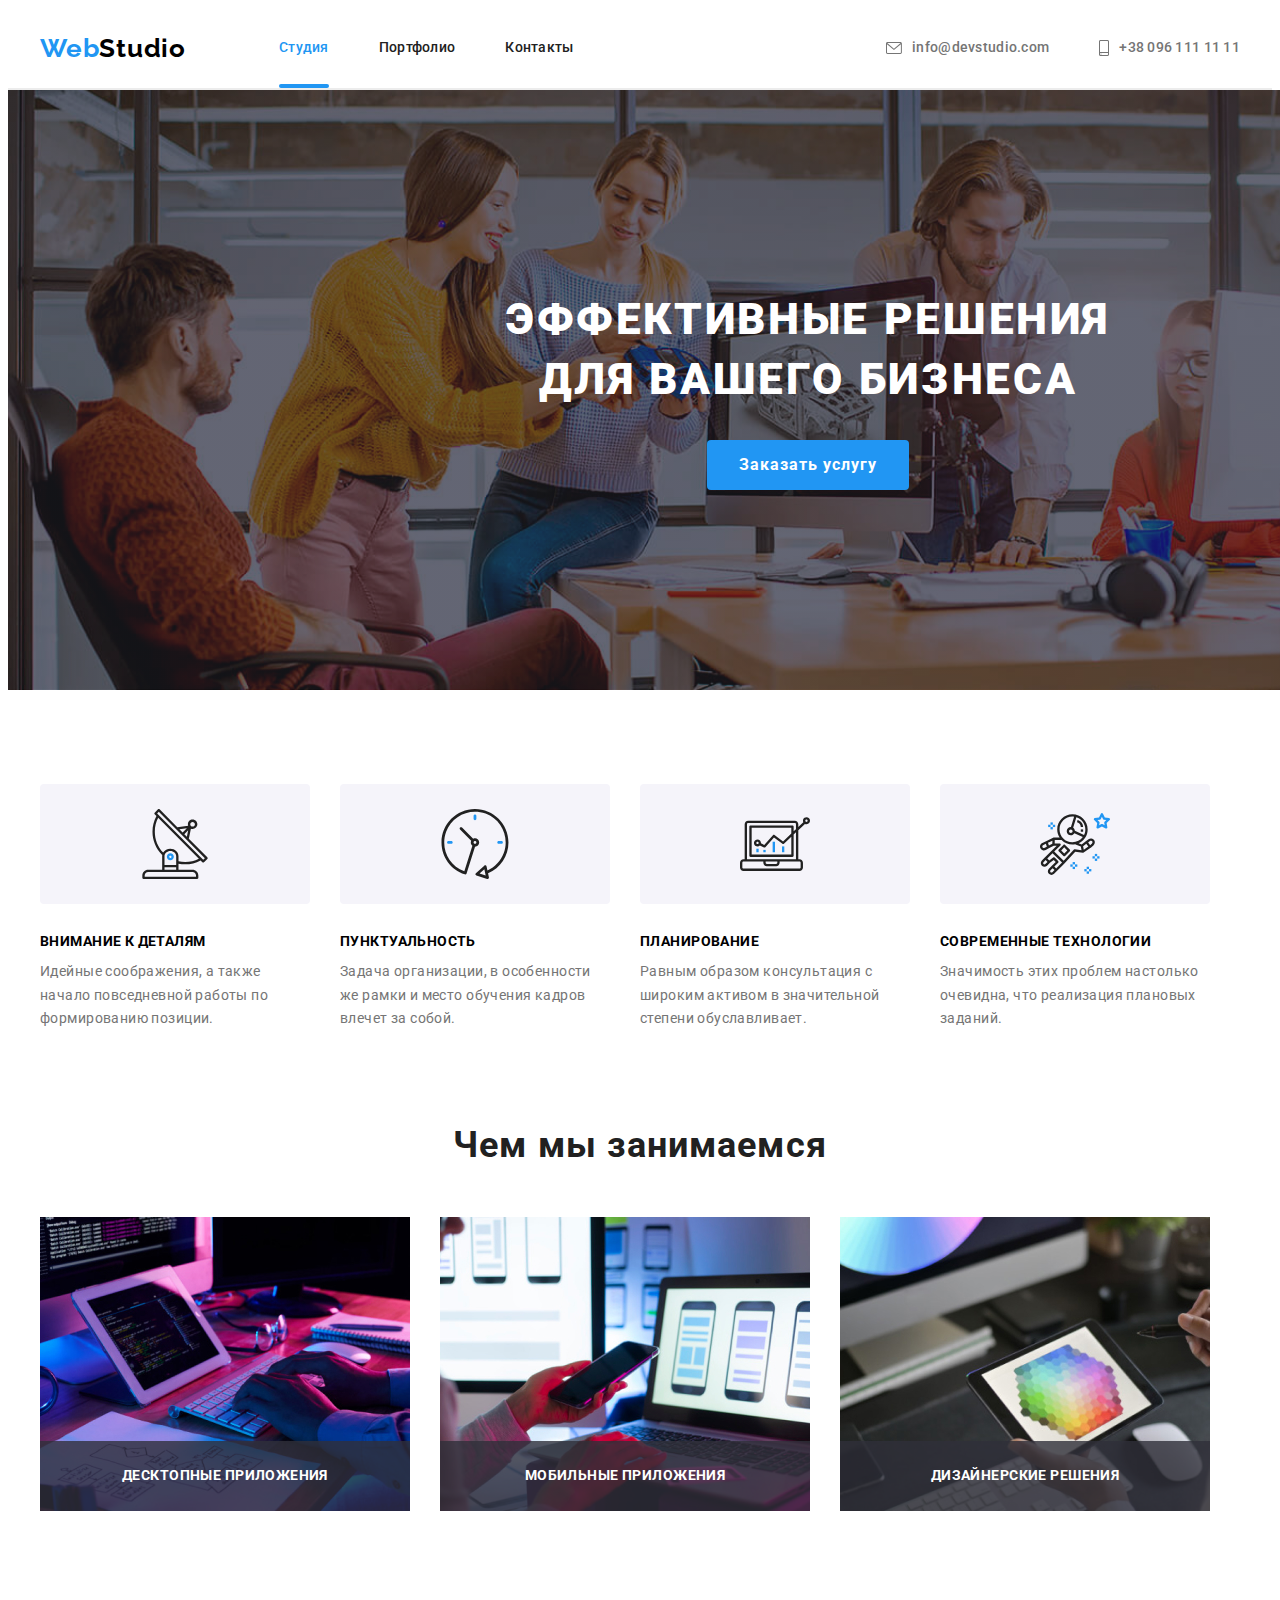
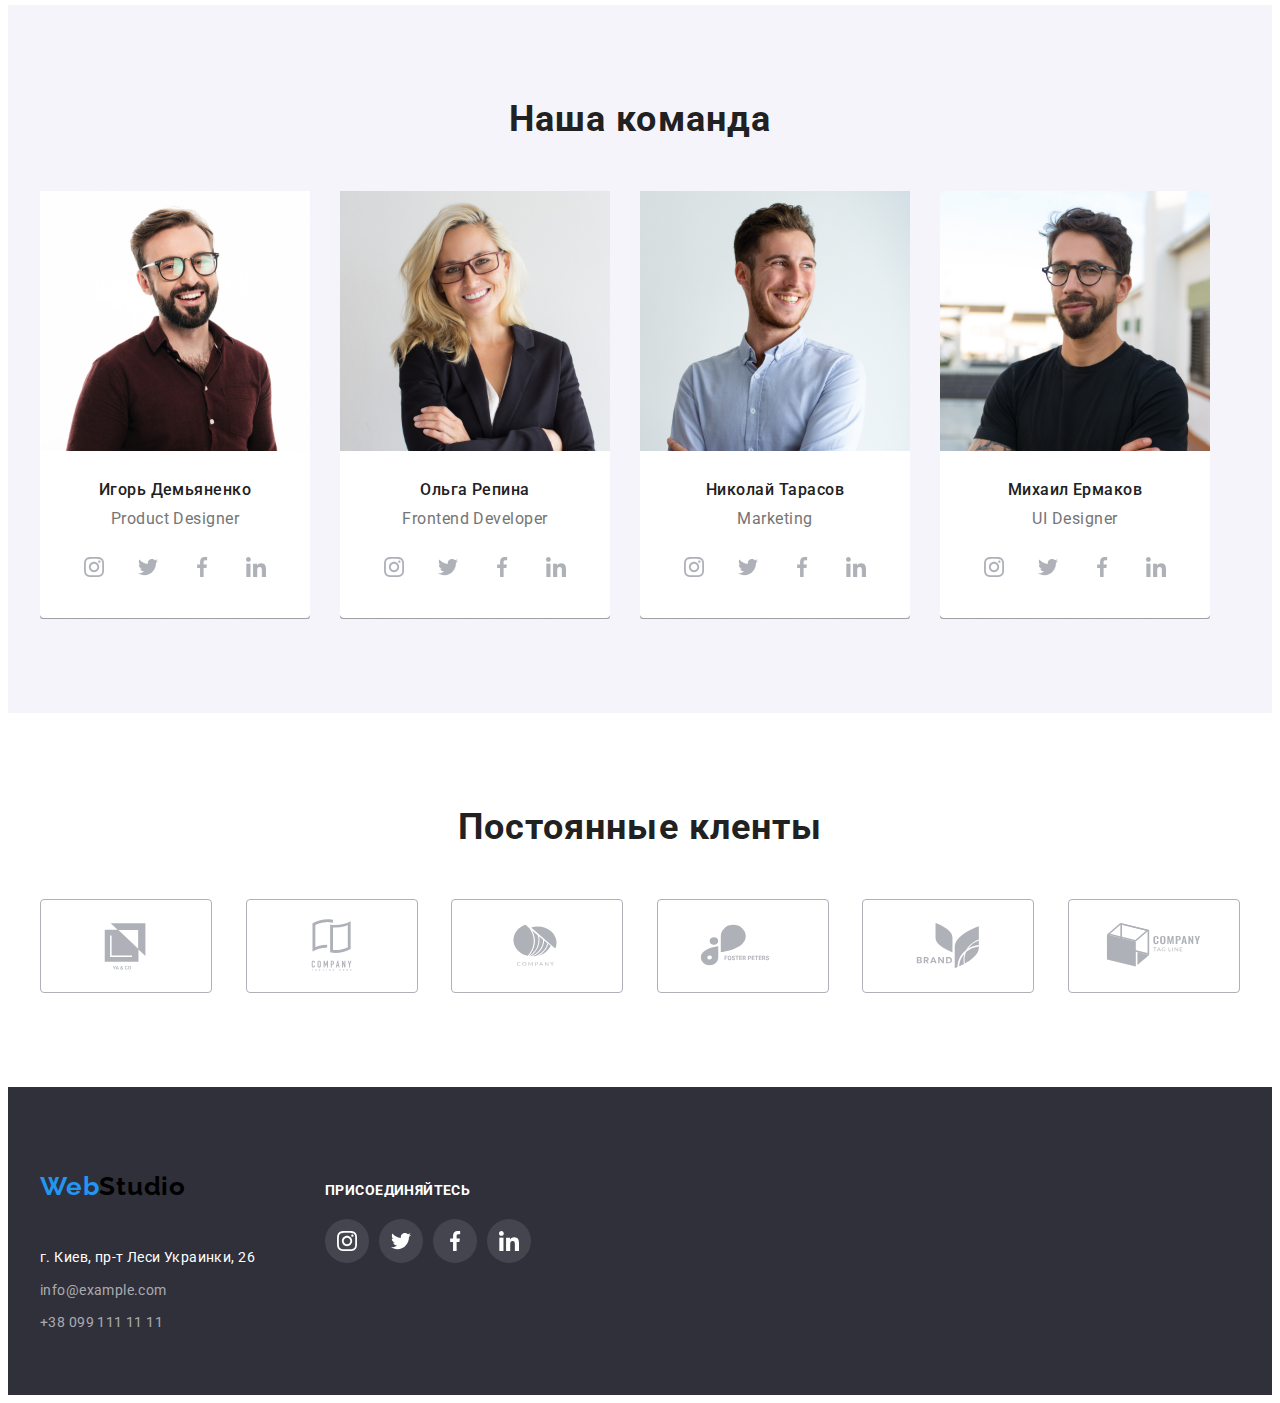
==== index.html @ 13631101 "Add files via upload" ====
<!DOCTYPE html>
<html lang="ru">
<head>
    <meta charset="UTF-8">
    <meta http-equiv="X-UA-Compatible" content="IE=edge">
    <meta name="viewport" content="width=device-width, initial-scale=1.0">
    <title>WebStudio</title>

    <link rel="preconnect" href="https://fonts.gstatic.com">
    <link href="https://fonts.googleapis.com/css2?family=Raleway:wght@700&family=Roboto:wght@400;500;700;900&display=swap" rel="stylesheet">

    <link rel="stylesheet" href="https://cdnjs.cloudflare.com/ajax/libs/modern-normalize/1.0.0/modern-normalize.min.css" integrity="sha512-ISS7cAi1PEhQ8jnbJpJZMd29NlhNj4AWYyLOSp2CE/CsHxTCu+r+t0D2yoJudVrd0/8fTVPUVDzY5Tvli75u/g==" crossorigin="anonymous" referrerpolicy="no-referrer" />

    <link rel="stylesheet" href="./CSS/styles.css">
</head>
<body>
<!-- ============================== HEADER ============================== -->
    <header class="header">        
        <div class="inheader container">
            <a class="logo-link link" href="./index.html"> <span class="logo-accent">Web</span>Studio</a>
            <ul class="menu list">
                <li class="menu-item">
                    <a class="menu-link link currentpage current" href="./index.html">Студия</a>
                </li>
                <li class="menu-item">
                    <a class="menu-link link" href="./portfolio.html">Портфолио</a>
                </li>
                <li class="menu-item">
                    <a class="menu-link link" href="">Контакты</a>
                </li>
            </ul>
            <ul class="contacts list">                
                <li class="contacts-item">
                    <a class="contacts-link link" href="mailto:info@devstudio.com">
                        <svg class="icon-header" width="16" height="12">
                            <use href="./images/sprite.svg#icon-envelope"></use>
                        </svg>
                        info@devstudio.com
                    </a>
                </li>
                <li class="contacts-item">
                    <a class="contacts-link link" href="tel:+380961111111">
                        <svg class="icon-header" width="10" height="16">
                            <use href="./images/sprite.svg#icon-smartphone"></use>
                        </svg>
                        +38 096 111 11 11
                    </a>
                </li>
            </ul>  
        </div>
    </header>
<!-- ============================== END HEADER ============================== -->

    <main>
<!-- ============================== HERO ============================== -->
        <section class="hero">
            <div class="container">
                <h1 class="hero-title">ЭФФЕКТИВНЫЕ РЕШЕНИЯ<br/>ДЛЯ ВАШЕГО БИЗНЕСА</h1>
                <button class="modal-btn" type="button" data-modal-open="">Заказать услугу</button>
            </div>
            <div class="backdrop is-hidden" data-modal>
                <div class="modal" data-modal-close>
                    <div class="wrapper-icon-close">
                        <svg class="modal-icon-close">
                                <use href="./images/sprite.svg#icon-close"></use>
                        </svg>
                    </div>
                </div>
            </div>
        </section> 
<!-- ============================== END HERO ============================== -->         

<!-- ============================== ADVANTANGES ============================== -->
        <section class="advantages">
            <div class="container">
                <h2 class="advantages-title" hidden>Преимущества</h2>
                <ul class="advantages-list list">
                    <li class="advantages-item">
                        <div class="thumb">
                            <svg class="icon-advantages">
                                <use href=".\images/sprite.svg#icon-antenna"></use>
                            </svg>
                        </div>
                        <h3 class="advantages-item-title">Внимание к деталям</h3>
                        <p class="advantages-item-text">Идейные соображения, а также начало повседневной работы по формированию позиции.</p>
                    </li>
                    <li class="advantages-item">
                        <div class="thumb">
                            <svg class="icon-advantages">
                                <use href=".\images/sprite.svg#icon-clock"></use>
                            </svg>
                        </div>
                        <h3 class="advantages-item-title">Пунктуальность</h3>
                        <p class="advantages-item-text">Задача организации, в особенности же рамки и место обучения кадров влечет за собой.</p>
                    </li>
                    <li class="advantages-item">
                        <div class="thumb">
                            <svg class="icon-advantages">
                                <use href=".\images/sprite.svg#icon-diagram"></use>
                            </svg>
                        </div>
                        <h3 class="advantages-item-title">Планирование</h3>
                        <p class="advantages-item-text">Равным образом консультация с широким активом в значительной степени обуславливает.</p>
                    </li>
                    <li class="advantages-item">
                        <div class="thumb">
                            <svg class="icon-advantages">
                                <use href=".\images/sprite.svg#icon-astronaut"></use>
                            </svg>
                        </div>
                        <h3 class="advantages-item-title">Современные технологии</h3>
                        <p class="advantages-item-text">Значимость этих проблем настолько очевидна, что реализация плановых заданий.</p>
                    </li>
                </ul>
            </div>
        </section>
<!-- ============================== END ADVANTANGES ============================== -->        

<!-- ============================== WHAT-WE-DO ============================== -->
        <section class="works">
            <div class="container">
                <h2 class="section-title">Чем мы занимаемся</h2>
                <ul class="works-list list">
                    <li class="workrs-item">
                        <img class="works-img"
                            src="./images/what-we-do/what-we-do-img1.jpg" 
                            alt="Пользователь ПК" 
                            width="370" height="294">
                        <div class="works-img-overlay">
                            <p>Десктопные приложения</p>
                        </div>
                    </li>
                    <li class="workrs-item">
                        <img class="works-img"
                            src="./images/what-we-do/what-we-do-img2.jpg" 
                            alt="Пользователь с телефоном" 
                            width="370" height="294">
                            <div class="works-img-overlay">
                            <p>Мобильные приложения</p>
                        </div>
                    </li>
                    <li class="workrs-item">
                        <img class="works-img"
                            src="./images/what-we-do/what-we-do-img3.jpg" 
                            alt="Пользователь с планшетом"
                            width="370" height="294">
                            <div class="works-img-overlay">
                            <p>Дизайнерские решения</p>
                        </div>
                    </li>
                </ul>
            </div>
        </section>
<!-- ============================== END WHAT-WE-DO ============================== -->

<!-- ============================== TEAM ============================== -->
        <section class="team">
            <div class="container">                
                <h2 class="section-title">Наша команда</h2>
                <ul class="team-list list">
                    <li class="team-item">
                        <img class="team-img" 
                            src="./images/team/team-img1.jpg" 
                            alt="фото Игорь Демьяненко"
                            width="270" height="260">
                        <div class="team-img-thumb">
                            <h3 class="team-img-title">Игорь Демьяненко</h3>
                            <p class="team-img-text" lang="en">Product Designer</p>
                            <ul class="socialmedia-list list">
                                <li class="socialmedia-item">
                                    <a href="#" class="socialmedia-link">
                                        <svg class="icon-socialmedia">
                                            <use href="./images/sprite.svg#icon-instagram">
                                        </svg>
                                    </a>                                     
                                </li>
                                <li class="socialmedia-item">
                                    <a href="#" class="socialmedia-link">
                                        <svg class="icon-socialmedia">
                                            <use href="./images/sprite.svg#icon-twitter">
                                        </svg>
                                    </a>                                    
                                </li>
                                <li class="socialmedia-item">
                                    <a href="#" class="socialmedia-link">
                                        <svg class="icon-socialmedia">
                                            <use href="./images/sprite.svg#icon-facebook">
                                        </svg>
                                    </a>                                    
                                </li>
                                <li class="socialmedia-item">
                                    <a href="#" class="socialmedia-link">
                                        <svg class="icon-socialmedia">
                                            <use href="./images/sprite.svg#icon-linkedin">
                                        </svg>
                                    </a>
                                </li>
                            </ul>                             
                        </div>
                    </li>
                    <li class="team-item">
                        <img class="team-img"
                            src="./images/team/team-img2.jpg" 
                            alt="фото Ольга Репина" 
                            width="270" height="260">
                        <div class="team-img-thumb">
                            <h3 class="team-img-title">Ольга Репина</h3>
                            <p class="team-img-text" lang="en">Frontend Developer</p>
                            <ul class="socialmedia-list list">
                                <li class="socialmedia-item">
                                    <a href="#" class="socialmedia-link">
                                        <svg class="icon-socialmedia">
                                            <use href="./images/sprite.svg#icon-instagram">
                                        </svg>
                                    </a>                                     
                                </li>
                                <li class="socialmedia-item">
                                    <a href="#" class="socialmedia-link">
                                        <svg class="icon-socialmedia">
                                            <use href="./images/sprite.svg#icon-twitter">
                                        </svg>
                                    </a>                                    
                                </li>
                                <li class="socialmedia-item">
                                    <a href="#" class="socialmedia-link">
                                        <svg class="icon-socialmedia">
                                            <use href="./images/sprite.svg#icon-facebook">
                                        </svg>
                                    </a>                                    
                                </li>
                                <li class="socialmedia-item">
                                    <a href="#" class="socialmedia-link">
                                        <svg class="icon-socialmedia">
                                            <use href="./images/sprite.svg#icon-linkedin">
                                        </svg>
                                    </a>
                                </li>
                            </ul>
                        </div>
                    </li>
                    <li class="team-item">
                        <img class="team-img"
                            src="./images/team/team-img3.jpg" 
                            alt="фото Николай Тарасов"
                            width="270" height="260">
                        <div class="team-img-thumb">
                            <h3 class="team-img-title">Николай Тарасов</h3>
                            <p class="team-img-text" lang="en">Marketing</p>                        
                            <ul class="socialmedia-list list">
                                    <li class="socialmedia-item">
                                        <a href="#" class="socialmedia-link">
                                            <svg class="icon-socialmedia">
                                                <use href="./images/sprite.svg#icon-instagram">
                                            </svg>
                                        </a>                                     
                                    </li>
                                    <li class="socialmedia-item">
                                        <a href="#" class="socialmedia-link">
                                            <svg class="icon-socialmedia">
                                                <use href="./images/sprite.svg#icon-twitter">
                                            </svg>
                                        </a>                                    
                                    </li>
                                    <li class="socialmedia-item">
                                        <a href="#" class="socialmedia-link">
                                            <svg class="icon-socialmedia">
                                                <use href="./images/sprite.svg#icon-facebook">
                                            </svg>
                                        </a>                                    
                                    </li>
                                    <li class="socialmedia-item">
                                        <a href="#" class="socialmedia-link">
                                            <svg class="icon-socialmedia">
                                                <use href="./images/sprite.svg#icon-linkedin">
                                            </svg>
                                        </a>
                                    </li>
                            </ul> 
                        </div>                      
                    </li>
                    <li class="team-item">
                        <img class="team-img"
                            src="./images/team/team-img4.jpg" 
                            alt="фото Михаил Ермаков"
                            width="270" height="260">
                        <div class="team-img-thumb">
                            <h3 class="team-img-title">Михаил Ермаков</h3>
                            <p class="team-img-text" lang="en">UI Designer</p>
                            <ul class="socialmedia-list list">
                                <li class="socialmedia-item">
                                    <a href="#" class="socialmedia-link">
                                        <svg class="icon-socialmedia">
                                            <use href="./images/sprite.svg#icon-instagram">
                                        </svg>
                                    </a>                                     
                                </li>
                                <li class="socialmedia-item">
                                    <a href="#" class="socialmedia-link">
                                        <svg class="icon-socialmedia">
                                            <use href="./images/sprite.svg#icon-twitter">
                                        </svg>
                                    </a>                                    
                                </li>
                                <li class="socialmedia-item">
                                    <a href="#" class="socialmedia-link">
                                        <svg class="icon-socialmedia">
                                            <use href="./images/sprite.svg#icon-facebook">
                                        </svg>
                                    </a>                                    
                                </li>
                                <li class="socialmedia-item">
                                    <a href="#" class="socialmedia-link">
                                        <svg class="icon-socialmedia">
                                            <use href="./images/sprite.svg#icon-linkedin">
                                        </svg>
                                    </a>
                                </li>
                            </ul>
                        </div>                    
                    </li>
                </ul>
            </div>
        </section>
<!-- ============================== END TEAM ============================== -->     

<!-- ============================== CLIENTS ============================== --> 
        <section class="clients">
            <div class="container">
                <h2 class="section-title">Постоянные кленты</h2>
                <ul class="clients-list list">
                    <li class="clients-logo">
                        <a href="#" class="clients-link link">
                            <svg class="icon-clients">
                                <use href="./images/sprite.svg#icon-logo-1"></use>
                            </svg>
                        </a>
                    </li>
                    <li class="clients-logo">
                        <a href="#" class="clients-link">
                            <svg class="icon-clients">
                                <use href="./images/sprite.svg#icon-logo-2"></use>
                            </svg>
                        </a>
                    </li>
                    <li class="clients-logo">
                        <a href="#" class="clients-link">
                            <svg class="icon-clients">
                                <use href="./images/sprite.svg#icon-logo-3"></use>
                            </svg>
                        </a>
                    </li>
                    <li class="clients-logo">
                        <a href="#" class="clients-link">
                            <svg class="icon-clients">
                                <use href="./images/sprite.svg#icon-logo-4"></use>
                            </svg>
                        </a>
                    </li>
                    <li class="clients-logo">
                        <a href="#" class="clients-link">
                            <svg class="icon-clients">
                                <use href="./images/sprite.svg#icon-logo-5"></use>
                            </svg>
                        </a>
                    </li>
                    <li class="clients-logo">
                        <a href="#" class="clients-link">
                            <svg class="icon-clients">
                                <use  href="./images/sprite.svg#icon-logo-6"></use>
                            </svg>
                        </a>
                    </li>
                </ul>
            </div>
        </section>

<!-- ============================== END CLIENTS ============================== --> 
    </main>

    <!-- ============================== FOOTER ============================== -->
    <footer class="footer">
        <div class="container">
            <div class="footer-content">
                <div class="footer-address">
                    <a class="logo-link link" href="./index.html"> <span class="logo-accent">Web</span>Studio</a>
                    <address class="adr">
                        <ul class="adr-list list">
                            <li class="adr-item">
                                <a class="adr-contact link adr-map"href="https://goo.gl/maps/uvsgUwdAActYUTXB9" target="_blank" rel="noopener noreferrer">
                                г. Киев, пр-т Леси Украинки, 26</a>
                            </li>
                            <li class="adr-item">
                                <a class="adr-contact link" href="mailto:info@example.com">info@example.com</a>
                            </li>
                            <li class="adr-item ">
                                <a class="adr-contact link" href="tel:+380991111111">+38 099 111 11 11</a>
                            </li>
                        </ul>
                    </address>
                </div>
                <div class="footer-join">
                    <h3 class="join-title">Присоединяйтесь</h3>
                    <ul class="socialmedia-list media-list-footer list">
                        <li class="socialmedia-item">
                            <a href="#" class="socialmedia-link  media-link-footer">
                                <svg class="icon-socialmedia icon-media-footer">
                                    <use href="./images/sprite.svg#icon-instagram">
                                </svg>
                            </a>                                     
                        </li>
                        <li class="socialmedia-item">
                            <a href="#" class="socialmedia-link media-link-footer">
                                <svg class="icon-socialmedia icon-media-footer">
                                    <use href="./images/sprite.svg#icon-twitter">
                                </svg>
                            </a>                                    
                        </li>
                        <li class="socialmedia-item">
                            <a href="#" class="socialmedia-link media-link-footer">
                                <svg class="icon-socialmedia icon-media-footer">
                                    <use href="./images/sprite.svg#icon-facebook">
                                </svg>
                            </a>                                    
                        </li>
                        <li class="socialmedia-item">
                            <a href="#" class="socialmedia-link media-link-footer">
                                <svg class="icon-socialmedia icon-media-footer">
                                    <use href="./images/sprite.svg#icon-linkedin">
                                </svg>
                            </a>
                        </li>
                    </ul>
                </div>
            </div>
        </div>
    </footer>
<!-- ============================== END FOOTER ============================== -->  
   <script src="./js/modal.js"></script> 
</body>
</html>
---- CSS/styles.css ----
/* transition: opacity 250ms cubic-bezier(0.4, 0, 0.2, 1); */


:root{
    --main-font: 'Roboto', sans-serif;
    --second-font: 'Raleway', sans-serif;
    --main-color: #212121;
    --second-color: #757575;
    --accent-color: #2196F3;
    --bghero-color: #2F303A;
    --hero-title-color: #FFFFFF;
    --modal-btn-accent-color: #188CE8;
    --thumb-bg-color: #f5f4fa;
    --icon-socialmedia-color: #afb1b8;
    --footer-bg-color: #2F303A;
    --adr-contact-color: rgba(255, 255, 255, 60%);
    --media-item-footer-bg-color: rgba(255, 255, 255, 0.1);
    --logo-link-color: #000000;
    --works-img-overlay-bgcolor: rgba(47, 48, 58, 0.8);
    --modal-backdrop-bgcolor: rgba(0, 0, 0, 0.5);

    --project-item-gap: 30px;
}

h1,h2,h3,h4,h5,h6,p{
    margin-top: 0px;
    margin-bottom: 0px;
}

ul,ol{
    margin-top: 0px;
    margin-bottom: 0px;
    padding-left: 0px;
}

img{
    display: block;
}

.list{
    list-style: none;
    padding: 0px;
    margin: 0px;
}
.link{
    text-decoration: none;
}

.container{
    width: 1200px;
    padding-left: 15px;
    padding-right: 15px;
    margin: 0 auto;
}
/* ============================== BODY ==============================*/
body{
    font-family: var(--main-font);
}
/* ============================== END BODY ==============================*/

/* ============================== HEADER ==============================*/

.inheader{
    display: flex;
    align-items: center;
}

.logo-link{
    font-family: var(--second-font);
    font-weight: 700;
    font-size: 26px;
    line-height: 1.19; 
    letter-spacing: 0.03em;
    color:var(--logo-link-color);
    padding: 24px 0px;
}

.logo-accent{
    color: var(--accent-color);
}

.menu{
    display: flex;
    margin-left: 93px;
}

.menu-item{
    position: relative;
}

.menu-link{
    display: block;
    padding-top: 32px;
    padding-bottom: 32px;

    font-family: var(--main-font);
    font-weight: 500;
    font-size: 14px;
    line-height: 1.14;
    letter-spacing: 0.02em;    
    color: var(--main-color);

    transition: color 250ms cubic-bezier(0.4, 0, 0.2, 1);
}

.menu-link::after{
    position: absolute;
    bottom: 0;
    left: 0;

    content:'';
    display: inline-block;
    width: 100%;
    height: 4px;
    background-color: var(--accent-color);
    border-radius:2px;
    opacity: 0;
}

.currentpage.menu-link::after{
    opacity: 1;
}

.menu-item:not(:last-child){
    margin-right: 50px;
}

.menu-link:hover,
.menu-link:focus{
    color: var(--accent-color);

}

.contacts{
    display: flex;
    margin-left: auto;
}

.contacts-item + .contacts-item{
    margin-left: 50px;
}
.contacts-link{
    padding-top: 32px;
    padding-bottom: 32px;

    display: flex;
    align-items: center;

    font-family: var(--main-font);
    font-weight: 500;
    font-size: 14px;
    line-height: 1.14;
    letter-spacing: 0.02em;
    color: var(--second-color);
}

.contacts-link:hover,
.contacts-link:focus{
    color: var(--accent-color);
}

.icon-header {
    fill: var(--second-color);
    margin-right: 10px
}

.contacts-link:hover .icon-header,
.contacts-link:focus .icon-header {
    fill: currentColor;
}

.current {
    pointer-events: none;
    color: var(--accent-color);
}

.header {
    border-bottom: 2px solid #ECECEC;
}
/* ============================== END HEADER ==============================*/


/* ============================== HERO ==============================*/
.hero{
    position: relative;

    background-color: var(--bghero-color);
    text-align: center;
    padding-top: 200px;
    padding-bottom: 200px;
    width: 100%;
    background-image: 
        linear-gradient(
            rgba(47, 48, 58, 0.4), 
            rgba(47, 48, 58, 0.4)),
        url(../images/hero/bg-picture.png);
    background-repeat: no-repeat;
    background-position: center;
    background-size: cover;
    width: 1600px;
    margin: 0 auto;
}

.hero-title{
    margin-bottom: 30px;

    font-weight: 900;
    font-size: 44px;
    line-height: 1.36;
    letter-spacing: 0.06em;
    text-transform: uppercase;
    color:var(--hero-title-color);
}

.modal-btn {
    display: inline-box;
    padding: 9px 31px;

    font-family: var(--main-font);
    cursor: pointer;
    font-weight: 700;
    font-size: 16px;
    line-height: 1.875;
    letter-spacing: 0.06em;
    color: var(--hero-title-color);
    background-color: var(--accent-color);
    border: 1px solid transparent;
    border-radius: 4px;
}

.modal-btn:hover,
.modal-btn:focus {
    background-color: var(--modal-btn-accent-color);
}
/* ============================== END HERO ==============================*/

/* ============================== ADVANTANGES ==============================*/
.advantages{  
    padding-top: 94px;  
    padding-bottom: 94px;
}
.advantages-list{
    display: flex;
}

.advantages-item{
    width:270px;
}
.advantages-item:not(:last-child){
    margin-right: 30px;

}

.thumb {
    margin-bottom: 30px;

    display: flex;
    width: 270px;
    height: 120px;
    background-color: var(--thumb-bg-color);
    border-radius: 4px;
    justify-content: center;
    align-items: center;
}

.advantages-item-title{
    margin-bottom: 10px;

    font-weight: 700;
    font-size: 14px;
    line-height: 1.14;
    letter-spacing: 0.03em;
    text-transform: uppercase;
}

.advantages-item-text{
    font-weight: 400;
    font-size: 14px;
    line-height: 1.71;
    letter-spacing: 0.03em;
    color: var(--second-color);
}

.icon-advantages {
    width: 70px;
    height: 70px;
    display: flex;
}
/* ============================== END ADVANTANGES ==============================*/

/* ==============================WHAT-WE-DO ==============================*/
.works{
    padding-bottom: 94px;    
}
.works-list{
    display: flex;
}
.section-title{
    margin-bottom: 50px;
    
    font-weight: 700;
    font-size: 36px;
    line-height: 1.16;
    text-align: center;
    letter-spacing: 0.03em;
    color: var(--main-color);
}

.workrs-item{
    position: relative;
}

.workrs-item:not(:last-child){
    margin-right: 30px;
}

.works-img-overlay{
    position: absolute;
    bottom: 0;
    left: 0;

    font-family: var(--main-font);
    font-weight: 700;
    font-size: 14px;
    line-height: 1.14;
    letter-spacing: 0.03em;
    text-transform: uppercase;

    display: flex;
    justify-content: center;
    align-items: center;
    width: 100%;
    height: 70px;
    background-color: var(--works-img-overlay-bgcolor);
    color:var(--hero-title-color);
}

/* ==============================END WHAT-WE-DO ==============================*/

/* ==============================TEAM ==============================*/
.team{
    background-color: var(--thumb-bg-color);
    padding-bottom: 94px;
    padding-top: 94px;
}

.team-list{
    display: flex;
}

.team-item{
    background-image: url(../images/team/team-bg.png);
    /* background-size: cover; */
    background-position:center;
    width: 270px;
    height: 428px;
}

.team-item:not(:last-child){
    margin-right: 30px;
}

.team-img-thumb{
    padding: 30px 32px;
}

.team-img-title{
    margin-bottom: 10px;

    font-weight: 500;
    font-size: 16px;
    line-height: 1.18;
    text-align: center;
    letter-spacing: 0.03em;
    color: var(--main-color);
}

.team-img-text{
    margin-bottom: 16px;
    font-weight: 400;
    font-size: 16px;
    line-height: 1.18;
    text-align: center;
    letter-spacing: 0.03em;
    color: var(--second-color);
}

.socialmedia-list {
    display: flex;
    justify-content: space-between;
}

/* .socialmedia-item{
    border-radius: 50%;
} */

.socialmedia-link {
    display: flex;
    justify-content: center;
    align-items: center;

    width: 44px;
    height: 44px;
    border-radius: 50%;

    transition: background-color 250ms cubic-bezier(0.4, 0, 0.2, 1);
}

.socialmedia-link:hover,
.socialmedia-link:focus {
    outline: none;
    background-color: var(--accent-color);
}

.socialmedia-link:hover .icon-socialmedia,
.socialmedia-link:focus .icon-socialmedia {
    fill: var(--hero-title-color);
}

.icon-socialmedia {
    width: 20px;
    height: 20px;
    fill: var(--icon-socialmedia-color);

    transition: fill 250ms cubic-bezier(0.4, 0, 0.2, 1);
}
/* ==============================END TEAM ==============================*/

/* ============================== CLIENTS ==============================*/
.clients{
    padding-top: 94px;
    padding-bottom: 94px;
}

.clients-list{
    display: flex;
    justify-content: space-between;
}

.clients-link{
    width: 170px;
    height: 92px;

    display: flex;
    justify-content: center;
    align-items: center;
    border: 1px var(--icon-socialmedia-color) solid;
    border-radius: 4px;

    transition: border 250ms cubic-bezier(0.4, 0, 0.2, 1);
}

.clients-link:hover,
.clients-link:focus{
    outline: none;
    border: 1px var(--accent-color) solid;
}

.clients-link:hover .icon-clients,
.clients-link:focus .icon-clients {
    fill: var(--accent-color);
}
.icon-clients{
    width: 106px;
    height: 60px;
    fill: var(--icon-socialmedia-color);

    transition: fill 250ms cubic-bezier(0.4, 0, 0.2, 1);
}
/* ==============================END CLIENTS ==============================*/

/* ============================== FOOTER ============================== */
.footer{
    background-color: var(--footer-bg-color);
    display: flex;
    flex-direction: column;
    padding-top: 60px;
    padding-bottom: 60px;
}

.footer .logo-link{
    display: inline-block;
    margin-bottom: 20px;
    color:var(--footer-logolink-color);
}

.adr-item{
    font-style: normal;
}

.adr-item:not(:last-child){
    margin-bottom: 9px;
}

.adr-contact{
    font-weight: 400;
    font-size: 14px;
    line-height: 1.71;
    letter-spacing: 0.03em;
    color: var(--adr-contact-color);

    transition: color 250ms cubic-bezier(0.4, 0, 0.2, 1);
}

.adr-contact:hover,
.adr-contact:focus{
    color: var(--accent-color);
}

.adr-map {
    color: var(--hero-title-color);
}

.footer-content{
    display: flex;
    align-items:baseline;
}

.footer-join{
    width: 206px;
    height: 80px;
    margin-left: 70px;
}

.join-title{
    margin-bottom: 20px;
    font-family: var(--main-font);
    font-weight: 700;
    font-size: 14px;
    line-height: 1.14;
    letter-spacing: 0.03em;
    text-transform: uppercase;
    color: var(--hero-title-color);
}

.media-list-footer {
    padding: 0;
}

.media-link-footer {
    background-color: var(--media-item-footer-bg-color);
}

.media-link-footer:not(:last-child) {
    margin-right: 10px;
}

.icon-media-footer {
    fill: var(--hero-title-color);
}
/* ============================== END FOOTER ============================== */


/* ============================== MODAL ============================== */
.backdrop {
    position: fixed;
    top: 0;
    left: 0;
    width: 100%;
    height: 100%;
    background-color:var(--modal-backdrop-bgcolor);
    z-index: 999;
    transition: opacity 250ms cubic-bezier(0.4, 0, 0.2, 1),
    visibility 250ms cubic-bezier(0.4, 0, 0.2, 1);
}

.backdrop.is-hidden {
    opacity: 0;
    visibility: hidden;
    pointer-events: none;
}

.modal {
    position: absolute;
    top: 50%;
    left: 50%;
    transform: translate(-50%, -50%) scale(1);

    width: 528px;
    height: 581px;
    padding: 20px 50px;
    border-radius: 4px;
    background-color: #fff;
    box-shadow: 0px 1px 3px rgba(0, 0, 0, 0.12), 0px 1px 1px rgba(0, 0, 0, 0.14), 0px 2px 1px rgba(0, 0, 0, 0.2);

    transition: transform 250ms cubic-bezier(0.4, 0, 0.2, 1);
}

.backdrop.is-hidden .modal {
    transform: translate(-50%, -50%) scale(0);
}

.wrapper-icon-close {
    position: absolute;
    top: 8px;
    right: 8px;
    cursor: pointer;

    display: flex;
    justify-content: center;
    align-items: center;

    width: 30px;
    height: 30px;
    box-sizing: border-box;
    background:var(--hero-title-color);
    border: 1px solid rgba(0, 0, 0, 0.1);
    border-radius: 50%;
    box-shadow:
        0px 1px 3px rgba(0, 0, 0, 0.12),
        0px 1px 1px rgba(0, 0, 0, 0.14),
        0px 2px 1px rgba(0, 0, 0, 0.2);
}

.modal-icon-close {
    width: 11px;
    height: 11px;
}

/* ============================== END MODAL ============================== */
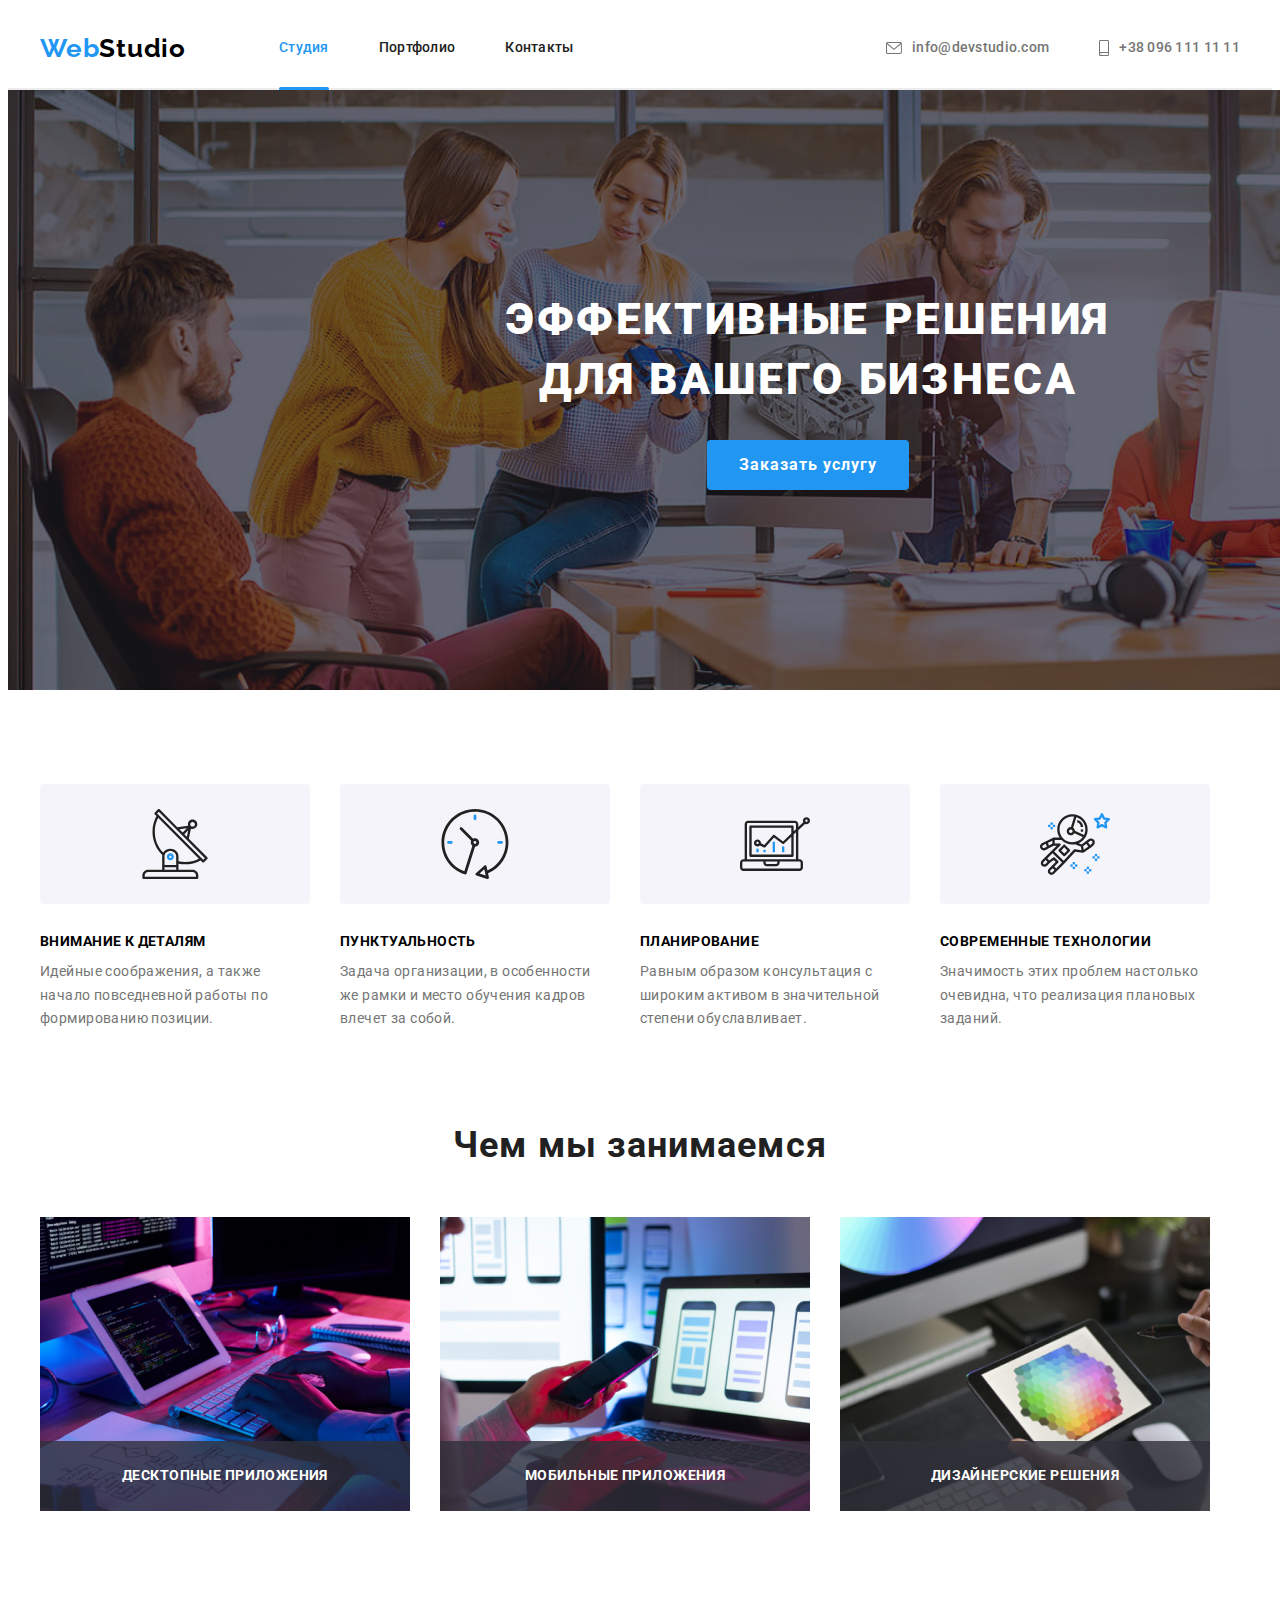
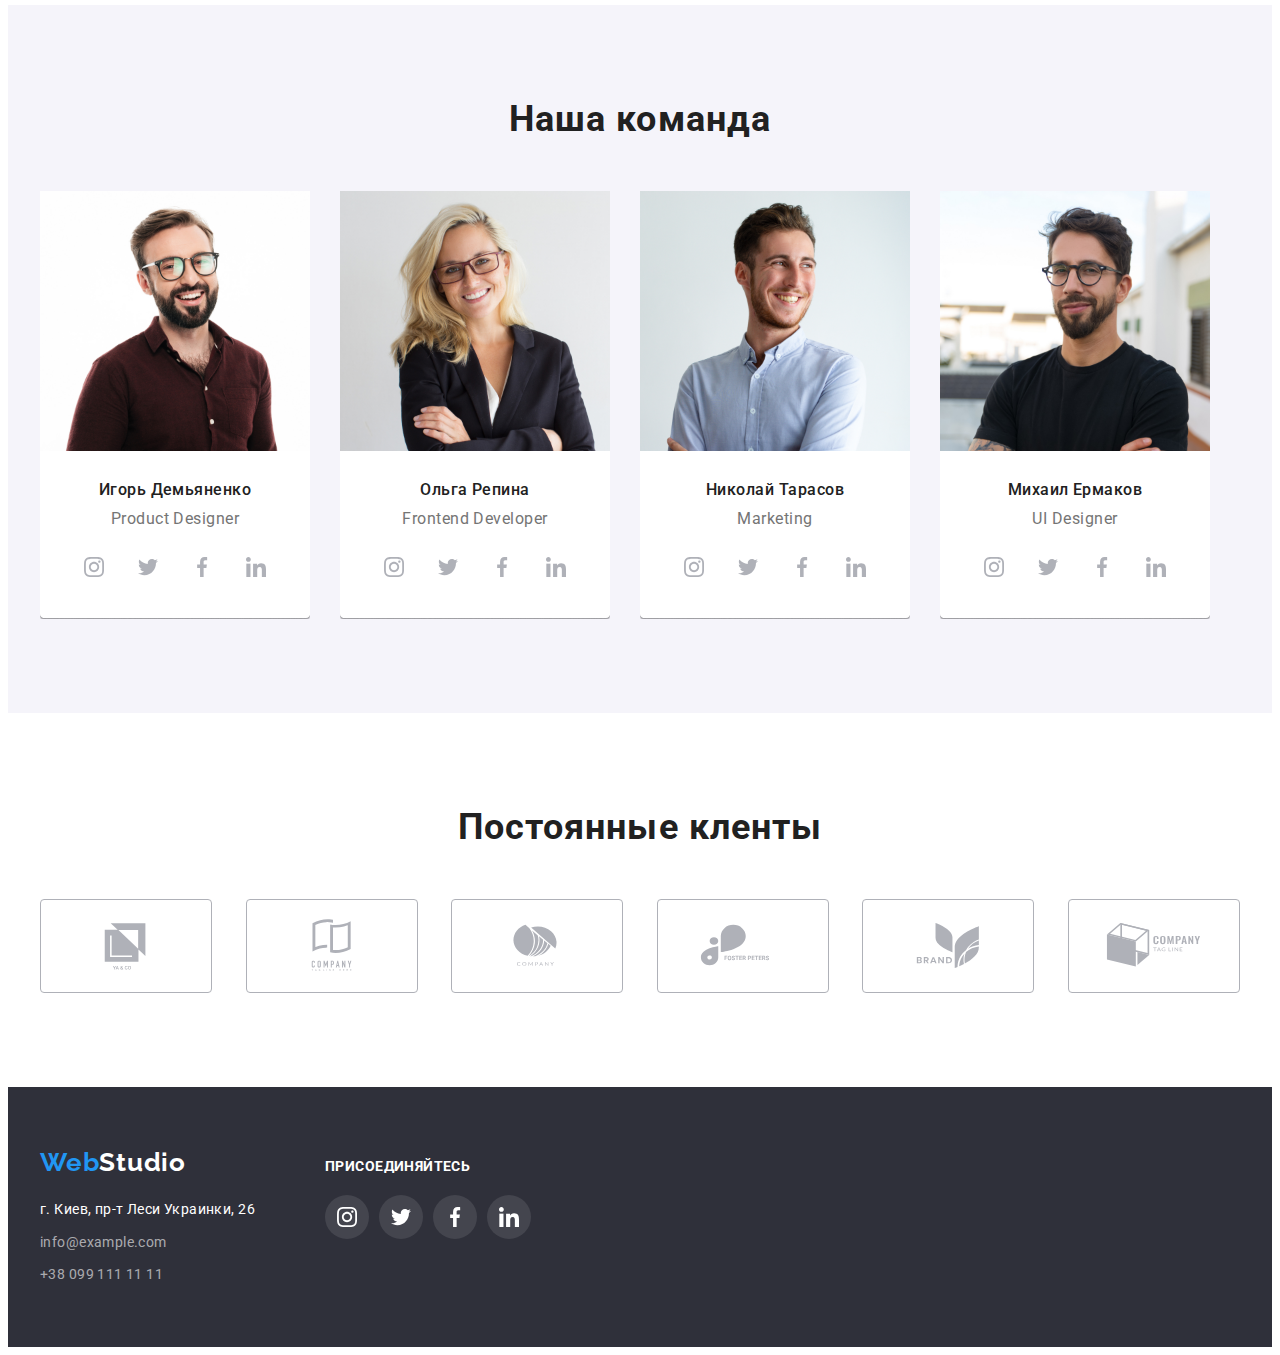
==== commit 59dfed3b: "commit 2" ====
--- a/index.html
+++ b/index.html
@@ -399,32 +399,32 @@
                     </address>
                 </div>
                 <div class="footer-join">
-                    <h3 class="join-title">Присоединяйтесь</h3>
+                    <p class="join-title">Присоединяйтесь</p>
                     <ul class="socialmedia-list media-list-footer list">
                         <li class="socialmedia-item">
                             <a href="#" class="socialmedia-link  media-link-footer">
-                                <svg class="icon-socialmedia icon-media-footer">
+                                <svg class="icon-socialmedia-footer icon-media-footer">
                                     <use href="./images/sprite.svg#icon-instagram">
                                 </svg>
                             </a>                                     
                         </li>
                         <li class="socialmedia-item">
                             <a href="#" class="socialmedia-link media-link-footer">
-                                <svg class="icon-socialmedia icon-media-footer">
+                                <svg class="icon-socialmedia-footer icon-media-footer">
                                     <use href="./images/sprite.svg#icon-twitter">
                                 </svg>
                             </a>                                    
                         </li>
                         <li class="socialmedia-item">
                             <a href="#" class="socialmedia-link media-link-footer">
-                                <svg class="icon-socialmedia icon-media-footer">
+                                <svg class="icon-socialmedia-footer icon-media-footer">
                                     <use href="./images/sprite.svg#icon-facebook">
                                 </svg>
                             </a>                                    
                         </li>
                         <li class="socialmedia-item">
                             <a href="#" class="socialmedia-link media-link-footer">
-                                <svg class="icon-socialmedia icon-media-footer">
+                                <svg class="icon-socialmedia-footer icon-media-footer">
                                     <use href="./images/sprite.svg#icon-linkedin">
                                 </svg>
                             </a>
--- a/CSS/styles.css
+++ b/CSS/styles.css
@@ -1,9 +1,7 @@
-
-
 /* transition: opacity 250ms cubic-bezier(0.4, 0, 0.2, 1); */
 
 
-:root{
+:root {
     --main-font: 'Roboto', sans-serif;
     --second-font: 'Raleway', sans-serif;
     --main-color: #212121;
@@ -15,6 +13,7 @@
     --thumb-bg-color: #f5f4fa;
     --icon-socialmedia-color: #afb1b8;
     --footer-bg-color: #2F303A;
+    --footer-logolink-color: white;
     --adr-contact-color: rgba(255, 255, 255, 60%);
     --media-item-footer-bg-color: rgba(255, 255, 255, 0.1);
     --logo-link-color: #000000;
@@ -24,73 +23,83 @@
     --project-item-gap: 30px;
 }
 
-h1,h2,h3,h4,h5,h6,p{
+h1,
+h2,
+h3,
+h4,
+h5,
+h6,
+p {
     margin-top: 0px;
     margin-bottom: 0px;
 }
 
-ul,ol{
+ul,
+ol {
     margin-top: 0px;
     margin-bottom: 0px;
     padding-left: 0px;
 }
 
-img{
+img {
     display: block;
 }
 
-.list{
+.list {
     list-style: none;
     padding: 0px;
     margin: 0px;
 }
-.link{
+
+.link {
     text-decoration: none;
 }
 
-.container{
+.container {
     width: 1200px;
     padding-left: 15px;
     padding-right: 15px;
     margin: 0 auto;
 }
+
 /* ============================== BODY ==============================*/
-body{
+body {
     font-family: var(--main-font);
 }
+
 /* ============================== END BODY ==============================*/
 
 /* ============================== HEADER ==============================*/
 
-.inheader{
+.inheader {
     display: flex;
     align-items: center;
 }
 
-.logo-link{
+.logo-link {
     font-family: var(--second-font);
     font-weight: 700;
     font-size: 26px;
-    line-height: 1.19; 
-    letter-spacing: 0.03em;
-    color:var(--logo-link-color);
+    line-height: 1.19;
+    letter-spacing: 0.03em;
+    color: var(--logo-link-color);
     padding: 24px 0px;
 }
 
-.logo-accent{
+.logo-accent {
     color: var(--accent-color);
 }
 
-.menu{
+.menu {
     display: flex;
     margin-left: 93px;
 }
 
-.menu-item{
+.menu-item {
     position: relative;
 }
 
-.menu-link{
+.menu-link {
     display: block;
     padding-top: 32px;
     padding-bottom: 32px;
@@ -99,49 +108,50 @@
     font-weight: 500;
     font-size: 14px;
     line-height: 1.14;
-    letter-spacing: 0.02em;    
+    letter-spacing: 0.02em;
     color: var(--main-color);
 
     transition: color 250ms cubic-bezier(0.4, 0, 0.2, 1);
 }
 
-.menu-link::after{
+.menu-link::after {
     position: absolute;
-    bottom: 0;
+    bottom: -3px;
     left: 0;
 
-    content:'';
+    content: '';
     display: inline-block;
     width: 100%;
     height: 4px;
     background-color: var(--accent-color);
-    border-radius:2px;
+    border-radius: 2px;
     opacity: 0;
 }
 
-.currentpage.menu-link::after{
+.currentpage.menu-link::after {
     opacity: 1;
 }
 
-.menu-item:not(:last-child){
+.menu-item:not(:last-child) {
     margin-right: 50px;
 }
 
 .menu-link:hover,
-.menu-link:focus{
+.menu-link:focus {
     color: var(--accent-color);
 
 }
 
-.contacts{
+.contacts {
     display: flex;
     margin-left: auto;
 }
 
-.contacts-item + .contacts-item{
+.contacts-item+.contacts-item {
     margin-left: 50px;
 }
-.contacts-link{
+
+.contacts-link {
     padding-top: 32px;
     padding-bottom: 32px;
 
@@ -154,10 +164,12 @@
     line-height: 1.14;
     letter-spacing: 0.02em;
     color: var(--second-color);
+
+    transition: color 250ms cubic-bezier(0.4, 0, 0.2, 1);
 }
 
 .contacts-link:hover,
-.contacts-link:focus{
+.contacts-link:focus {
     color: var(--accent-color);
 }
 
@@ -179,11 +191,12 @@
 .header {
     border-bottom: 2px solid #ECECEC;
 }
+
 /* ============================== END HEADER ==============================*/
 
 
 /* ============================== HERO ==============================*/
-.hero{
+.hero {
     position: relative;
 
     background-color: var(--bghero-color);
@@ -191,9 +204,8 @@
     padding-top: 200px;
     padding-bottom: 200px;
     width: 100%;
-    background-image: 
-        linear-gradient(
-            rgba(47, 48, 58, 0.4), 
+    background-image:
+        linear-gradient(rgba(47, 48, 58, 0.4),
             rgba(47, 48, 58, 0.4)),
         url(../images/hero/bg-picture.png);
     background-repeat: no-repeat;
@@ -203,7 +215,7 @@
     margin: 0 auto;
 }
 
-.hero-title{
+.hero-title {
     margin-bottom: 30px;
 
     font-weight: 900;
@@ -211,7 +223,7 @@
     line-height: 1.36;
     letter-spacing: 0.06em;
     text-transform: uppercase;
-    color:var(--hero-title-color);
+    color: var(--hero-title-color);
 }
 
 .modal-btn {
@@ -234,21 +246,24 @@
 .modal-btn:focus {
     background-color: var(--modal-btn-accent-color);
 }
+
 /* ============================== END HERO ==============================*/
 
 /* ============================== ADVANTANGES ==============================*/
-.advantages{  
-    padding-top: 94px;  
+.advantages {
+    padding-top: 94px;
     padding-bottom: 94px;
 }
-.advantages-list{
-    display: flex;
-}
-
-.advantages-item{
-    width:270px;
-}
-.advantages-item:not(:last-child){
+
+.advantages-list {
+    display: flex;
+}
+
+.advantages-item {
+    width: 270px;
+}
+
+.advantages-item:not(:last-child) {
     margin-right: 30px;
 
 }
@@ -265,7 +280,7 @@
     align-items: center;
 }
 
-.advantages-item-title{
+.advantages-item-title {
     margin-bottom: 10px;
 
     font-weight: 700;
@@ -275,7 +290,7 @@
     text-transform: uppercase;
 }
 
-.advantages-item-text{
+.advantages-item-text {
     font-weight: 400;
     font-size: 14px;
     line-height: 1.71;
@@ -288,18 +303,21 @@
     height: 70px;
     display: flex;
 }
+
 /* ============================== END ADVANTANGES ==============================*/
 
 /* ==============================WHAT-WE-DO ==============================*/
-.works{
-    padding-bottom: 94px;    
-}
-.works-list{
-    display: flex;
-}
-.section-title{
+.works {
+    padding-bottom: 94px;
+}
+
+.works-list {
+    display: flex;
+}
+
+.section-title {
     margin-bottom: 50px;
-    
+
     font-weight: 700;
     font-size: 36px;
     line-height: 1.16;
@@ -308,15 +326,15 @@
     color: var(--main-color);
 }
 
-.workrs-item{
+.workrs-item {
     position: relative;
 }
 
-.workrs-item:not(:last-child){
+.workrs-item:not(:last-child) {
     margin-right: 30px;
 }
 
-.works-img-overlay{
+.works-img-overlay {
     position: absolute;
     bottom: 0;
     left: 0;
@@ -334,39 +352,39 @@
     width: 100%;
     height: 70px;
     background-color: var(--works-img-overlay-bgcolor);
-    color:var(--hero-title-color);
+    color: var(--hero-title-color);
 }
 
 /* ==============================END WHAT-WE-DO ==============================*/
 
 /* ==============================TEAM ==============================*/
-.team{
+.team {
     background-color: var(--thumb-bg-color);
     padding-bottom: 94px;
     padding-top: 94px;
 }
 
-.team-list{
-    display: flex;
-}
-
-.team-item{
+.team-list {
+    display: flex;
+}
+
+.team-item {
     background-image: url(../images/team/team-bg.png);
     /* background-size: cover; */
-    background-position:center;
+    background-position: center;
     width: 270px;
     height: 428px;
 }
 
-.team-item:not(:last-child){
+.team-item:not(:last-child) {
     margin-right: 30px;
 }
 
-.team-img-thumb{
+.team-img-thumb {
     padding: 30px 32px;
 }
 
-.team-img-title{
+.team-img-title {
     margin-bottom: 10px;
 
     font-weight: 500;
@@ -377,7 +395,7 @@
     color: var(--main-color);
 }
 
-.team-img-text{
+.team-img-text {
     margin-bottom: 16px;
     font-weight: 400;
     font-size: 16px;
@@ -426,20 +444,21 @@
 
     transition: fill 250ms cubic-bezier(0.4, 0, 0.2, 1);
 }
+
 /* ==============================END TEAM ==============================*/
 
 /* ============================== CLIENTS ==============================*/
-.clients{
+.clients {
     padding-top: 94px;
     padding-bottom: 94px;
 }
 
-.clients-list{
+.clients-list {
     display: flex;
     justify-content: space-between;
 }
 
-.clients-link{
+.clients-link {
     width: 170px;
     height: 92px;
 
@@ -453,7 +472,7 @@
 }
 
 .clients-link:hover,
-.clients-link:focus{
+.clients-link:focus {
     outline: none;
     border: 1px var(--accent-color) solid;
 }
@@ -462,17 +481,19 @@
 .clients-link:focus .icon-clients {
     fill: var(--accent-color);
 }
-.icon-clients{
+
+.icon-clients {
     width: 106px;
     height: 60px;
     fill: var(--icon-socialmedia-color);
 
     transition: fill 250ms cubic-bezier(0.4, 0, 0.2, 1);
 }
+
 /* ==============================END CLIENTS ==============================*/
 
 /* ============================== FOOTER ============================== */
-.footer{
+.footer {
     background-color: var(--footer-bg-color);
     display: flex;
     flex-direction: column;
@@ -480,21 +501,22 @@
     padding-bottom: 60px;
 }
 
-.footer .logo-link{
+.footer .logo-link {
     display: inline-block;
     margin-bottom: 20px;
-    color:var(--footer-logolink-color);
-}
-
-.adr-item{
+    padding: 0;
+    color: var(--footer-logolink-color);
+}
+
+.adr-item {
     font-style: normal;
 }
 
-.adr-item:not(:last-child){
+.adr-item:not(:last-child) {
     margin-bottom: 9px;
 }
 
-.adr-contact{
+.adr-contact {
     font-weight: 400;
     font-size: 14px;
     line-height: 1.71;
@@ -505,7 +527,7 @@
 }
 
 .adr-contact:hover,
-.adr-contact:focus{
+.adr-contact:focus {
     color: var(--accent-color);
 }
 
@@ -513,18 +535,18 @@
     color: var(--hero-title-color);
 }
 
-.footer-content{
-    display: flex;
-    align-items:baseline;
-}
-
-.footer-join{
+.footer-content {
+    display: flex;
+    align-items: baseline;
+}
+
+.footer-join {
     width: 206px;
     height: 80px;
     margin-left: 70px;
 }
 
-.join-title{
+.join-title {
     margin-bottom: 20px;
     font-family: var(--main-font);
     font-weight: 700;
@@ -550,6 +572,13 @@
 .icon-media-footer {
     fill: var(--hero-title-color);
 }
+
+.icon-socialmedia-footer {
+    width: 20px;
+    height: 20px;
+    fill: var(--hero-title-color);
+}
+
 /* ============================== END FOOTER ============================== */
 
 
@@ -560,10 +589,10 @@
     left: 0;
     width: 100%;
     height: 100%;
-    background-color:var(--modal-backdrop-bgcolor);
+    background-color: var(--modal-backdrop-bgcolor);
     z-index: 999;
     transition: opacity 250ms cubic-bezier(0.4, 0, 0.2, 1),
-    visibility 250ms cubic-bezier(0.4, 0, 0.2, 1);
+        visibility 250ms cubic-bezier(0.4, 0, 0.2, 1);
 }
 
 .backdrop.is-hidden {
@@ -605,7 +634,7 @@
     width: 30px;
     height: 30px;
     box-sizing: border-box;
-    background:var(--hero-title-color);
+    background: var(--hero-title-color);
     border: 1px solid rgba(0, 0, 0, 0.1);
     border-radius: 50%;
     box-shadow:
@@ -627,20 +656,654 @@
 
 
 
-
-
-
-
-
-
-
-
-
-
-
-
-
-
-
-
-
+/* transition: opacity 250ms cubic-bezier(0.4, 0, 0.2, 1); */
+
+
+:root {
+    --main-font: 'Roboto', sans-serif;
+    --second-font: 'Raleway', sans-serif;
+    --main-color: #212121;
+    --second-color: #757575;
+    --accent-color: #2196F3;
+    --bghero-color: #2F303A;
+    --hero-title-color: #FFFFFF;
+    --modal-btn-accent-color: #188CE8;
+    --thumb-bg-color: #f5f4fa;
+    --icon-socialmedia-color: #afb1b8;
+    --footer-bg-color: #2F303A;
+    --footer-logolink-color: white;
+    --adr-contact-color: rgba(255, 255, 255, 60%);
+    --media-item-footer-bg-color: rgba(255, 255, 255, 0.1);
+    --logo-link-color: #000000;
+    --works-img-overlay-bgcolor: rgba(47, 48, 58, 0.8);
+    --modal-backdrop-bgcolor: rgba(0, 0, 0, 0.5);
+
+    --project-item-gap: 30px;
+}
+
+h1,
+h2,
+h3,
+h4,
+h5,
+h6,
+p {
+    margin-top: 0px;
+    margin-bottom: 0px;
+}
+
+ul,
+ol {
+    margin-top: 0px;
+    margin-bottom: 0px;
+    padding-left: 0px;
+}
+
+img {
+    display: block;
+}
+
+.list {
+    list-style: none;
+    padding: 0px;
+    margin: 0px;
+}
+
+.link {
+    text-decoration: none;
+}
+
+.container {
+    width: 1200px;
+    padding-left: 15px;
+    padding-right: 15px;
+    margin: 0 auto;
+}
+
+/* ============================== BODY ==============================*/
+body {
+    font-family: var(--main-font);
+}
+
+/* ============================== END BODY ==============================*/
+
+/* ============================== HEADER ==============================*/
+
+.inheader {
+    display: flex;
+    align-items: center;
+}
+
+.logo-link {
+    font-family: var(--second-font);
+    font-weight: 700;
+    font-size: 26px;
+    line-height: 1.19;
+    letter-spacing: 0.03em;
+    color: var(--logo-link-color);
+    padding: 24px 0px;
+}
+
+.logo-accent {
+    color: var(--accent-color);
+}
+
+.menu {
+    display: flex;
+    margin-left: 93px;
+}
+
+.menu-item {
+    position: relative;
+}
+
+.menu-link {
+    display: block;
+    padding-top: 32px;
+    padding-bottom: 32px;
+
+    font-family: var(--main-font);
+    font-weight: 500;
+    font-size: 14px;
+    line-height: 1.14;
+    letter-spacing: 0.02em;
+    color: var(--main-color);
+
+    transition: color 250ms cubic-bezier(0.4, 0, 0.2, 1);
+}
+
+.menu-link::after {
+    position: absolute;
+    bottom: -3px;
+    left: 0;
+
+    content: '';
+    display: inline-block;
+    width: 100%;
+    height: 4px;
+    background-color: var(--accent-color);
+    border-radius: 2px;
+    opacity: 0;
+}
+
+.currentpage.menu-link::after {
+    opacity: 1;
+}
+
+.menu-item:not(:last-child) {
+    margin-right: 50px;
+}
+
+.menu-link:hover,
+.menu-link:focus {
+    color: var(--accent-color);
+
+}
+
+.contacts {
+    display: flex;
+    margin-left: auto;
+}
+
+.contacts-item+.contacts-item {
+    margin-left: 50px;
+}
+
+.contacts-link {
+    padding-top: 32px;
+    padding-bottom: 32px;
+
+    display: flex;
+    align-items: center;
+
+    font-family: var(--main-font);
+    font-weight: 500;
+    font-size: 14px;
+    line-height: 1.14;
+    letter-spacing: 0.02em;
+    color: var(--second-color);
+
+    transition: color 250ms cubic-bezier(0.4, 0, 0.2, 1);
+}
+
+.contacts-link:hover,
+.contacts-link:focus {
+    color: var(--accent-color);
+}
+
+.icon-header {
+    fill: var(--second-color);
+    margin-right: 10px
+}
+
+.contacts-link:hover .icon-header,
+.contacts-link:focus .icon-header {
+    fill: currentColor;
+}
+
+.current {
+    pointer-events: none;
+    color: var(--accent-color);
+}
+
+.header {
+    border-bottom: 2px solid #ECECEC;
+}
+
+/* ============================== END HEADER ==============================*/
+
+
+/* ============================== HERO ==============================*/
+.hero {
+    position: relative;
+
+    background-color: var(--bghero-color);
+    text-align: center;
+    padding-top: 200px;
+    padding-bottom: 200px;
+    width: 100%;
+    background-image:
+        linear-gradient(rgba(47, 48, 58, 0.4),
+            rgba(47, 48, 58, 0.4)),
+        url(../images/hero/bg-picture.png);
+    background-repeat: no-repeat;
+    background-position: center;
+    background-size: cover;
+    width: 1600px;
+    margin: 0 auto;
+}
+
+.hero-title {
+    margin-bottom: 30px;
+
+    font-weight: 900;
+    font-size: 44px;
+    line-height: 1.36;
+    letter-spacing: 0.06em;
+    text-transform: uppercase;
+    color: var(--hero-title-color);
+}
+
+.modal-btn {
+    display: inline-box;
+    padding: 9px 31px;
+
+    font-family: var(--main-font);
+    cursor: pointer;
+    font-weight: 700;
+    font-size: 16px;
+    line-height: 1.875;
+    letter-spacing: 0.06em;
+    color: var(--hero-title-color);
+    background-color: var(--accent-color);
+    border: 1px solid transparent;
+    border-radius: 4px;
+}
+
+.modal-btn:hover,
+.modal-btn:focus {
+    background-color: var(--modal-btn-accent-color);
+}
+
+/* ============================== END HERO ==============================*/
+
+/* ============================== ADVANTANGES ==============================*/
+.advantages {
+    padding-top: 94px;
+    padding-bottom: 94px;
+}
+
+.advantages-list {
+    display: flex;
+}
+
+.advantages-item {
+    width: 270px;
+}
+
+.advantages-item:not(:last-child) {
+    margin-right: 30px;
+
+}
+
+.thumb {
+    margin-bottom: 30px;
+
+    display: flex;
+    width: 270px;
+    height: 120px;
+    background-color: var(--thumb-bg-color);
+    border-radius: 4px;
+    justify-content: center;
+    align-items: center;
+}
+
+.advantages-item-title {
+    margin-bottom: 10px;
+
+    font-weight: 700;
+    font-size: 14px;
+    line-height: 1.14;
+    letter-spacing: 0.03em;
+    text-transform: uppercase;
+}
+
+.advantages-item-text {
+    font-weight: 400;
+    font-size: 14px;
+    line-height: 1.71;
+    letter-spacing: 0.03em;
+    color: var(--second-color);
+}
+
+.icon-advantages {
+    width: 70px;
+    height: 70px;
+    display: flex;
+}
+
+/* ============================== END ADVANTANGES ==============================*/
+
+/* ==============================WHAT-WE-DO ==============================*/
+.works {
+    padding-bottom: 94px;
+}
+
+.works-list {
+    display: flex;
+}
+
+.section-title {
+    margin-bottom: 50px;
+
+    font-weight: 700;
+    font-size: 36px;
+    line-height: 1.16;
+    text-align: center;
+    letter-spacing: 0.03em;
+    color: var(--main-color);
+}
+
+.workrs-item {
+    position: relative;
+}
+
+.workrs-item:not(:last-child) {
+    margin-right: 30px;
+}
+
+.works-img-overlay {
+    position: absolute;
+    bottom: 0;
+    left: 0;
+
+    font-family: var(--main-font);
+    font-weight: 700;
+    font-size: 14px;
+    line-height: 1.14;
+    letter-spacing: 0.03em;
+    text-transform: uppercase;
+
+    display: flex;
+    justify-content: center;
+    align-items: center;
+    width: 100%;
+    height: 70px;
+    background-color: var(--works-img-overlay-bgcolor);
+    color: var(--hero-title-color);
+}
+
+/* ==============================END WHAT-WE-DO ==============================*/
+
+/* ==============================TEAM ==============================*/
+.team {
+    background-color: var(--thumb-bg-color);
+    padding-bottom: 94px;
+    padding-top: 94px;
+}
+
+.team-list {
+    display: flex;
+}
+
+.team-item {
+    background-image: url(../images/team/team-bg.png);
+    /* background-size: cover; */
+    background-position: center;
+    width: 270px;
+    height: 428px;
+}
+
+.team-item:not(:last-child) {
+    margin-right: 30px;
+}
+
+.team-img-thumb {
+    padding: 30px 32px;
+}
+
+.team-img-title {
+    margin-bottom: 10px;
+
+    font-weight: 500;
+    font-size: 16px;
+    line-height: 1.18;
+    text-align: center;
+    letter-spacing: 0.03em;
+    color: var(--main-color);
+}
+
+.team-img-text {
+    margin-bottom: 16px;
+    font-weight: 400;
+    font-size: 16px;
+    line-height: 1.18;
+    text-align: center;
+    letter-spacing: 0.03em;
+    color: var(--second-color);
+}
+
+.socialmedia-list {
+    display: flex;
+    justify-content: space-between;
+}
+
+/* .socialmedia-item{
+    border-radius: 50%;
+} */
+
+.socialmedia-link {
+    display: flex;
+    justify-content: center;
+    align-items: center;
+
+    width: 44px;
+    height: 44px;
+    border-radius: 50%;
+
+    transition: background-color 250ms cubic-bezier(0.4, 0, 0.2, 1);
+}
+
+.socialmedia-link:hover,
+.socialmedia-link:focus {
+    outline: none;
+    background-color: var(--accent-color);
+}
+
+.socialmedia-link:hover .icon-socialmedia,
+.socialmedia-link:focus .icon-socialmedia {
+    fill: var(--hero-title-color);
+}
+
+.icon-socialmedia {
+    width: 20px;
+    height: 20px;
+    fill: var(--icon-socialmedia-color);
+
+    transition: fill 250ms cubic-bezier(0.4, 0, 0.2, 1);
+}
+
+/* ==============================END TEAM ==============================*/
+
+/* ============================== CLIENTS ==============================*/
+.clients {
+    padding-top: 94px;
+    padding-bottom: 94px;
+}
+
+.clients-list {
+    display: flex;
+    justify-content: space-between;
+}
+
+.clients-link {
+    width: 170px;
+    height: 92px;
+
+    display: flex;
+    justify-content: center;
+    align-items: center;
+    border: 1px var(--icon-socialmedia-color) solid;
+    border-radius: 4px;
+
+    transition: border 250ms cubic-bezier(0.4, 0, 0.2, 1);
+}
+
+.clients-link:hover,
+.clients-link:focus {
+    outline: none;
+    border: 1px var(--accent-color) solid;
+}
+
+.clients-link:hover .icon-clients,
+.clients-link:focus .icon-clients {
+    fill: var(--accent-color);
+}
+
+.icon-clients {
+    width: 106px;
+    height: 60px;
+    fill: var(--icon-socialmedia-color);
+
+    transition: fill 250ms cubic-bezier(0.4, 0, 0.2, 1);
+}
+
+/* ==============================END CLIENTS ==============================*/
+
+/* ============================== FOOTER ============================== */
+.footer {
+    background-color: var(--footer-bg-color);
+    display: flex;
+    flex-direction: column;
+    padding-top: 60px;
+    padding-bottom: 60px;
+}
+
+.footer .logo-link {
+    display: inline-block;
+    margin-bottom: 20px;
+    padding: 0;
+    color: var(--footer-logolink-color);
+}
+
+.adr-item {
+    font-style: normal;
+}
+
+.adr-item:not(:last-child) {
+    margin-bottom: 9px;
+}
+
+.adr-contact {
+    font-weight: 400;
+    font-size: 14px;
+    line-height: 1.71;
+    letter-spacing: 0.03em;
+    color: var(--adr-contact-color);
+
+    transition: color 250ms cubic-bezier(0.4, 0, 0.2, 1);
+}
+
+.adr-contact:hover,
+.adr-contact:focus {
+    color: var(--accent-color);
+}
+
+.adr-map {
+    color: var(--hero-title-color);
+}
+
+.footer-content {
+    display: flex;
+    align-items: baseline;
+}
+
+.footer-join {
+    width: 206px;
+    height: 80px;
+    margin-left: 70px;
+}
+
+.join-title {
+    margin-bottom: 20px;
+    font-family: var(--main-font);
+    font-weight: 700;
+    font-size: 14px;
+    line-height: 1.14;
+    letter-spacing: 0.03em;
+    text-transform: uppercase;
+    color: var(--hero-title-color);
+}
+
+.media-list-footer {
+    padding: 0;
+}
+
+.media-link-footer {
+    background-color: var(--media-item-footer-bg-color);
+}
+
+.media-link-footer:not(:last-child) {
+    margin-right: 10px;
+}
+
+.icon-media-footer {
+    fill: var(--hero-title-color);
+}
+
+.icon-socialmedia-footer {
+    width: 20px;
+    height: 20px;
+    fill: var(--hero-title-color);
+}
+
+/* ============================== END FOOTER ============================== */
+
+
+/* ============================== MODAL ============================== */
+.backdrop {
+    position: fixed;
+    top: 0;
+    left: 0;
+    width: 100%;
+    height: 100%;
+    background-color: var(--modal-backdrop-bgcolor);
+    z-index: 999;
+    transition: opacity 250ms cubic-bezier(0.4, 0, 0.2, 1),
+        visibility 250ms cubic-bezier(0.4, 0, 0.2, 1);
+}
+
+.backdrop.is-hidden {
+    opacity: 0;
+    visibility: hidden;
+    pointer-events: none;
+}
+
+.modal {
+    position: absolute;
+    top: 50%;
+    left: 50%;
+    transform: translate(-50%, -50%) scale(1);
+
+    width: 528px;
+    height: 581px;
+    padding: 20px 50px;
+    border-radius: 4px;
+    background-color: #fff;
+    box-shadow: 0px 1px 3px rgba(0, 0, 0, 0.12), 0px 1px 1px rgba(0, 0, 0, 0.14), 0px 2px 1px rgba(0, 0, 0, 0.2);
+
+    transition: transform 250ms cubic-bezier(0.4, 0, 0.2, 1);
+}
+
+.backdrop.is-hidden .modal {
+    transform: translate(-50%, -50%) scale(0);
+}
+
+.wrapper-icon-close {
+    position: absolute;
+    top: 8px;
+    right: 8px;
+    cursor: pointer;
+
+    display: flex;
+    justify-content: center;
+    align-items: center;
+
+    width: 30px;
+    height: 30px;
+    box-sizing: border-box;
+    background: var(--hero-title-color);
+    border: 1px solid rgba(0, 0, 0, 0.1);
+    border-radius: 50%;
+    box-shadow:
+        0px 1px 3px rgba(0, 0, 0, 0.12),
+        0px 1px 1px rgba(0, 0, 0, 0.14),
+        0px 2px 1px rgba(0, 0, 0, 0.2);
+}
+
+.modal-icon-close {
+    width: 11px;
+    height: 11px;
+}
+
+/* ============================== END MODAL ============================== */
